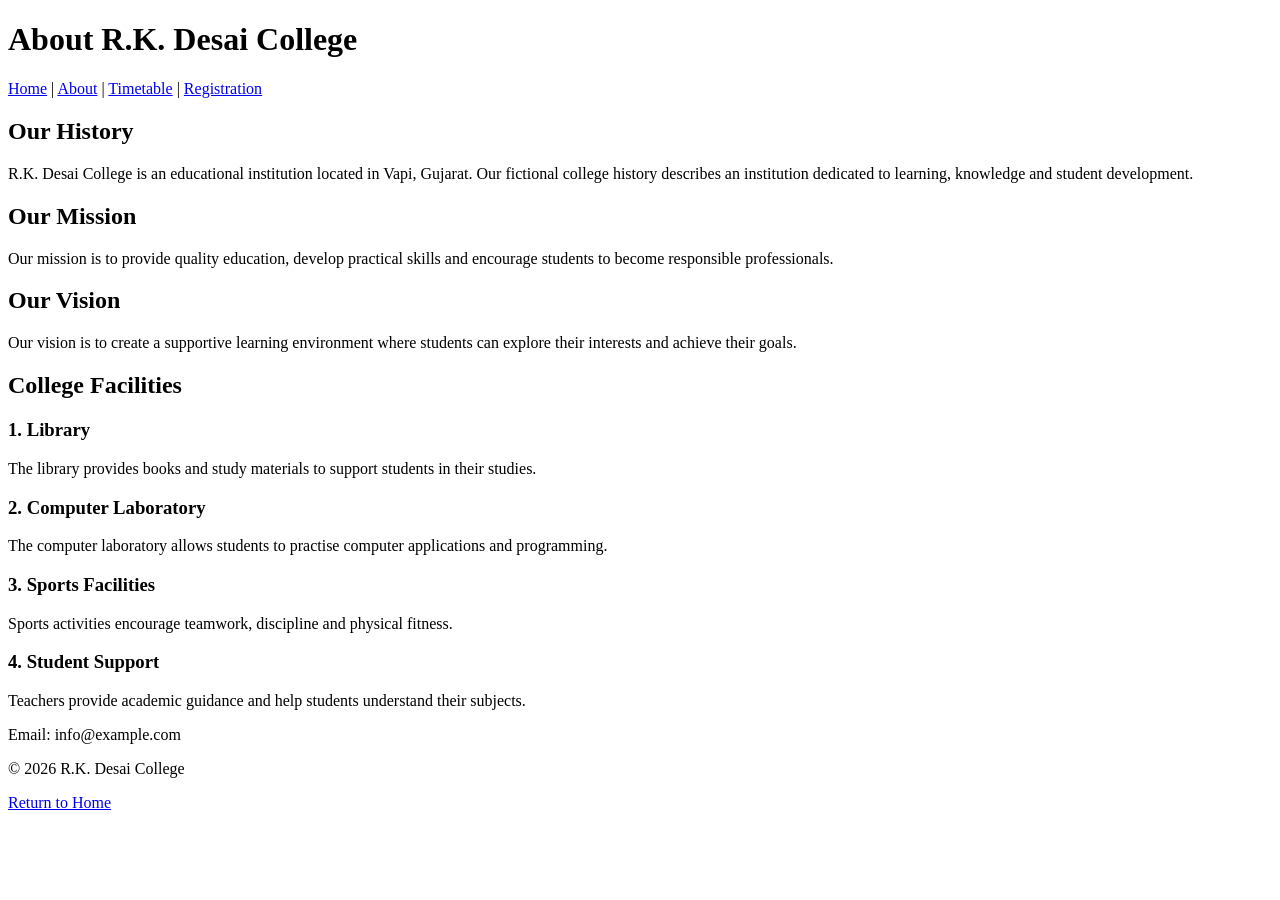
==== about.html @ e65a948d "Add College Student Portal project" ====
<!DOCTYPE html>
<html lang="en">
<head>
    <meta charset="UTF-8">
    <meta name="viewport" content="width=device-width, initial-scale=1.0">
    <title>About Us - R.K. Desai College Student Portal</title>
</head>
<body>
    <header>
        <h1>About R.K. Desai College</h1>

        <nav aria-label="Main navigation">
            <a href="index.html">Home</a> |
            <a href="about.html">About</a> |
            <a href="timetable.html">Timetable</a> |
            <a href="registration.html">Registration</a>
        </nav>
    </header>

    <main>
        <section>
            <h2>Our History</h2>
            <p>
                R.K. Desai College is an educational institution
                located in Vapi, Gujarat. Our fictional college
                history describes an institution dedicated to learning,
                knowledge and student development.
            </p>
        </section>

        <section>
            <h2>Our Mission</h2>
            <p>
                Our mission is to provide quality education,
                develop practical skills and encourage students
                to become responsible professionals.
            </p>
        </section>

        <section>
            <h2>Our Vision</h2>
            <p>
                Our vision is to create a supportive learning
                environment where students can explore their
                interests and achieve their goals.
            </p>
        </section>

        <section>
            <h2>College Facilities</h2>

            <article>
                <h3>1. Library</h3>
                <p>
                    The library provides books and study materials
                    to support students in their studies.
                </p>
            </article>

            <article>
                <h3>2. Computer Laboratory</h3>
                <p>
                    The computer laboratory allows students to
                    practise computer applications and programming.
                </p>
            </article>

            <article>
                <h3>3. Sports Facilities</h3>
                <p>
                    Sports activities encourage teamwork,
                    discipline and physical fitness.
                </p>
            </article>

            <article>
                <h3>4. Student Support</h3>
                <p>
                    Teachers provide academic guidance and help
                    students understand their subjects.
                </p>
            </article>
        </section>
    </main>

    <footer>
        <p>Email: info@example.com</p>
        <p>&copy; 2026 R.K. Desai College</p>
        <p><a href="index.html">Return to Home</a></p>
    </footer>
</body>
</html>
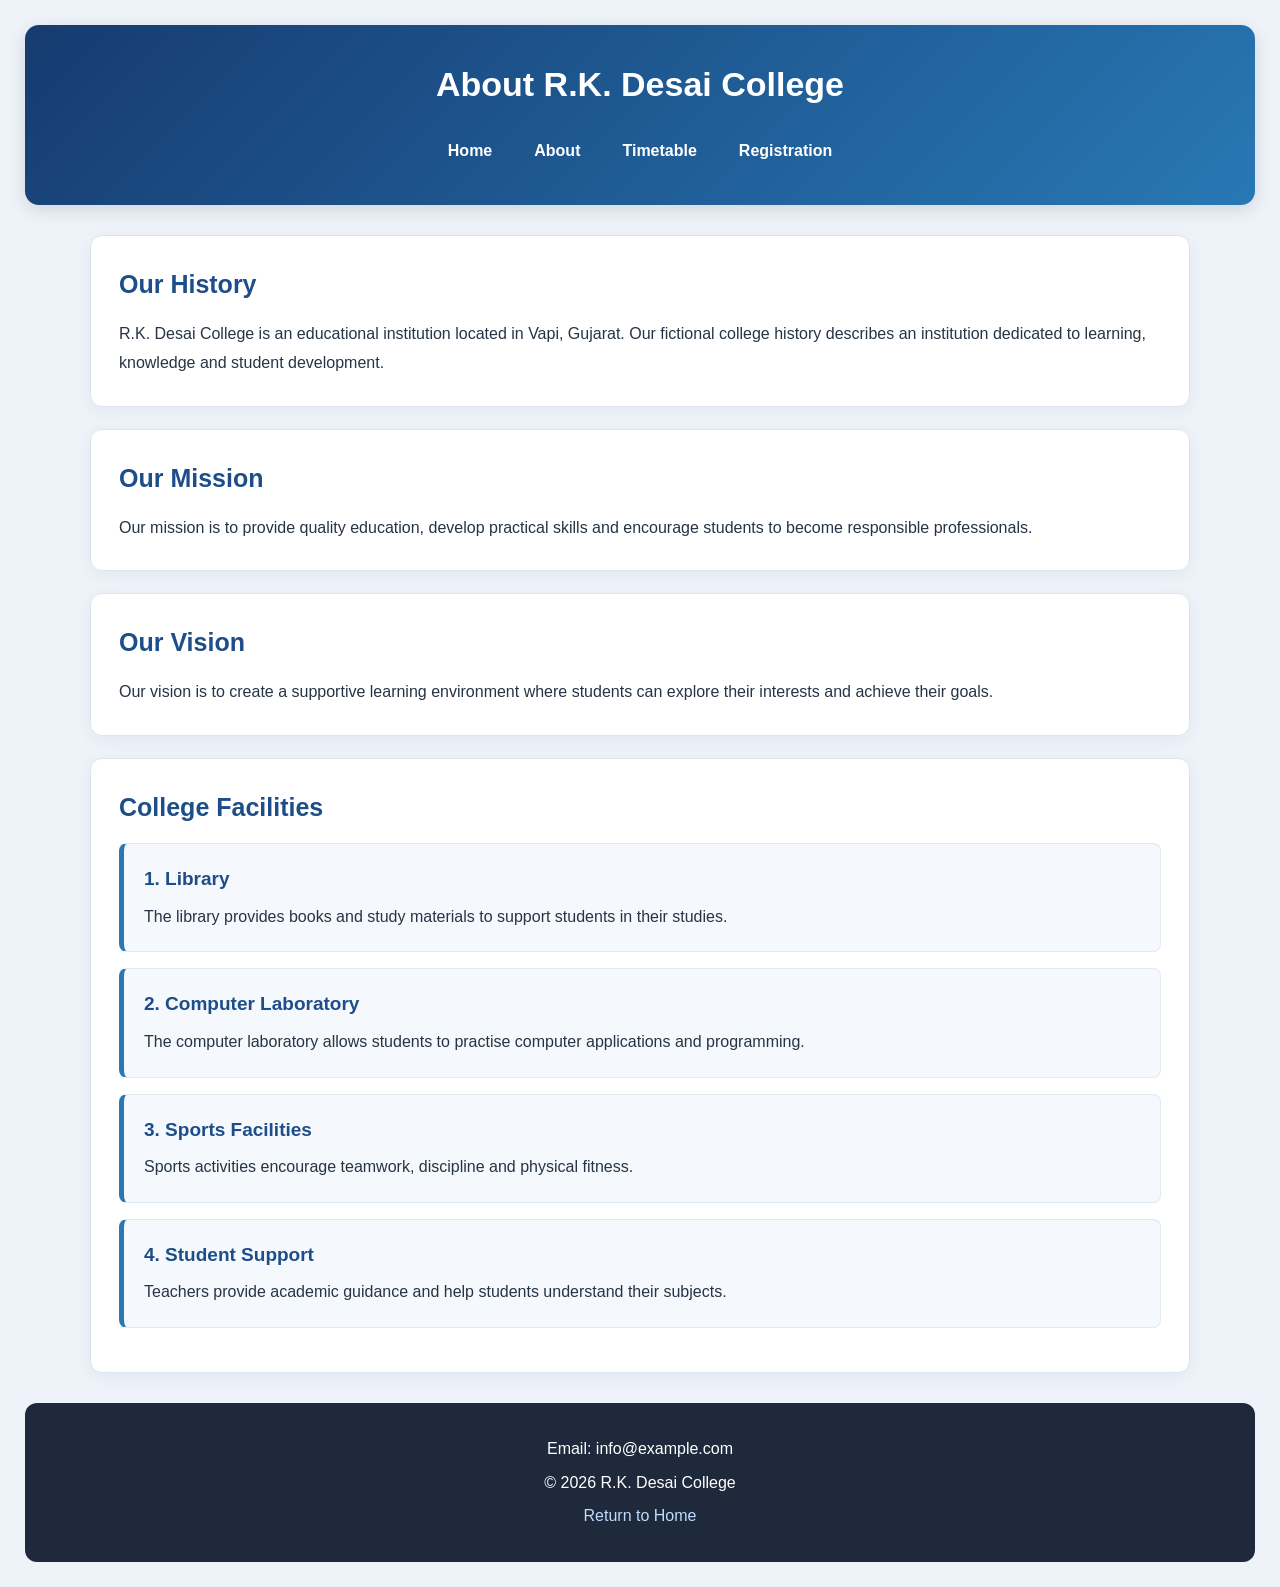
==== commit 8bdfb3ea: "Complete CSS styling assignment" ====
--- a/about.html
+++ b/about.html
@@ -4,21 +4,22 @@
     <meta charset="UTF-8">
     <meta name="viewport" content="width=device-width, initial-scale=1.0">
     <title>About Us - R.K. Desai College Student Portal</title>
+    <link rel="stylesheet" href="css/about.css">
 </head>
 <body>
     <header>
-        <h1>About R.K. Desai College</h1>
+        <h1 id="main-title">About R.K. Desai College</h1>
 
         <nav aria-label="Main navigation">
-            <a href="index.html">Home</a> |
-            <a href="about.html">About</a> |
-            <a href="timetable.html">Timetable</a> |
+            <a href="index.html">Home</a>
+            <a href="about.html">About</a>
+            <a href="timetable.html">Timetable</a>
             <a href="registration.html">Registration</a>
         </nav>
     </header>
 
     <main>
-        <section>
+        <section class="section">
             <h2>Our History</h2>
             <p>
                 R.K. Desai College is an educational institution
@@ -28,7 +29,7 @@
             </p>
         </section>
 
-        <section>
+        <section class="section">
             <h2>Our Mission</h2>
             <p>
                 Our mission is to provide quality education,
@@ -37,7 +38,7 @@
             </p>
         </section>
 
-        <section>
+        <section class="section">
             <h2>Our Vision</h2>
             <p>
                 Our vision is to create a supportive learning
@@ -46,10 +47,10 @@
             </p>
         </section>
 
-        <section>
+        <section class="section">
             <h2>College Facilities</h2>
 
-            <article>
+            <article class="facility-card">
                 <h3>1. Library</h3>
                 <p>
                     The library provides books and study materials
@@ -57,7 +58,7 @@
                 </p>
             </article>
 
-            <article>
+            <article class="facility-card">
                 <h3>2. Computer Laboratory</h3>
                 <p>
                     The computer laboratory allows students to
@@ -65,7 +66,7 @@
                 </p>
             </article>
 
-            <article>
+            <article class="facility-card">
                 <h3>3. Sports Facilities</h3>
                 <p>
                     Sports activities encourage teamwork,
@@ -73,7 +74,7 @@
                 </p>
             </article>
 
-            <article>
+            <article class="facility-card">
                 <h3>4. Student Support</h3>
                 <p>
                     Teachers provide academic guidance and help
@@ -83,7 +84,7 @@
         </section>
     </main>
 
-    <footer>
+    <footer class="footer">
         <p>Email: info@example.com</p>
         <p>&copy; 2026 R.K. Desai College</p>
         <p><a href="index.html">Return to Home</a></p>
--- a/css/about.css
+++ b/css/about.css
@@ -0,0 +1,163 @@
+/* General page styling */
+* {
+    box-sizing: border-box;
+}
+
+body {
+    font-family: Arial, sans-serif;
+    background-color: #eef3f9;
+    color: #263445;
+    margin: 0;
+    padding: 25px;
+    line-height: 1.6;
+}
+
+/* Header */
+header {
+    background: linear-gradient(135deg, #163b70, #2878b5);
+    color: white;
+    text-align: center;
+    padding: 32px 20px;
+    border-radius: 14px;
+    box-shadow: 0 5px 18px rgba(0, 0, 0, 0.12);
+}
+
+#main-title {
+    font-size: 34px;
+    margin: 0 0 18px;
+}
+
+/* Navigation */
+nav {
+    display: flex;
+    justify-content: center;
+    flex-wrap: wrap;
+    gap: 10px;
+}
+
+nav a {
+    display: inline-block;
+    color: white;
+    text-decoration: none;
+    font-weight: bold;
+    padding: 9px 16px;
+    border-radius: 7px;
+    transition: background-color 0.2s;
+}
+
+nav a:hover {
+    background-color: rgba(255, 255, 255, 0.18);
+}
+
+/* Main content */
+main {
+    max-width: 1100px;
+    margin: 30px auto;
+}
+
+/* Content sections */
+.section {
+    background-color: white;
+    margin: 22px 0;
+    padding: 28px;
+    border: 1px solid #dce5ef;
+    border-radius: 12px;
+    box-shadow: 0 4px 16px rgba(31, 61, 91, 0.06);
+}
+
+.section h2 {
+    color: #1d4e89;
+    font-size: 25px;
+    margin: 0 0 15px;
+}
+
+.section p {
+    font-size: 16px;
+    line-height: 1.8;
+    margin-bottom: 0;
+}
+
+/* College facilities */
+.facility-card {
+    background-color: #f5f8fc;
+    margin: 16px 0;
+    padding: 20px;
+    border: 1px solid #e0e8f2;
+    border-left: 5px solid #2878b5;
+    border-radius: 8px;
+    transition: transform 0.2s, box-shadow 0.2s;
+}
+
+.facility-card:hover {
+    transform: translateY(-3px);
+    box-shadow: 0 5px 14px rgba(31, 61, 91, 0.1);
+}
+
+.facility-card h3 {
+    color: #1d4e89;
+    font-size: 19px;
+    margin: 0 0 8px;
+}
+
+.facility-card p {
+    margin: 0;
+}
+
+/* Footer */
+.footer {
+    background-color: #1e293b;
+    color: white;
+    text-align: center;
+    padding: 25px;
+    margin-top: 30px;
+    border-radius: 12px;
+}
+
+.footer p {
+    margin: 8px 0;
+}
+
+.footer a {
+    color: #bfdbfe;
+    text-decoration: none;
+}
+
+.footer a:hover {
+    text-decoration: underline;
+}
+
+/* Responsive design */
+@media (max-width: 600px) {
+    body {
+        padding: 12px;
+    }
+
+    header {
+        padding: 24px 12px;
+    }
+
+    #main-title {
+        font-size: 26px;
+    }
+
+    nav {
+        gap: 4px;
+    }
+
+    nav a {
+        padding: 8px 10px;
+        font-size: 14px;
+    }
+
+    .section {
+        padding: 18px;
+    }
+
+    .section h2 {
+        font-size: 22px;
+    }
+
+    .facility-card {
+        padding: 15px;
+    }
+}
